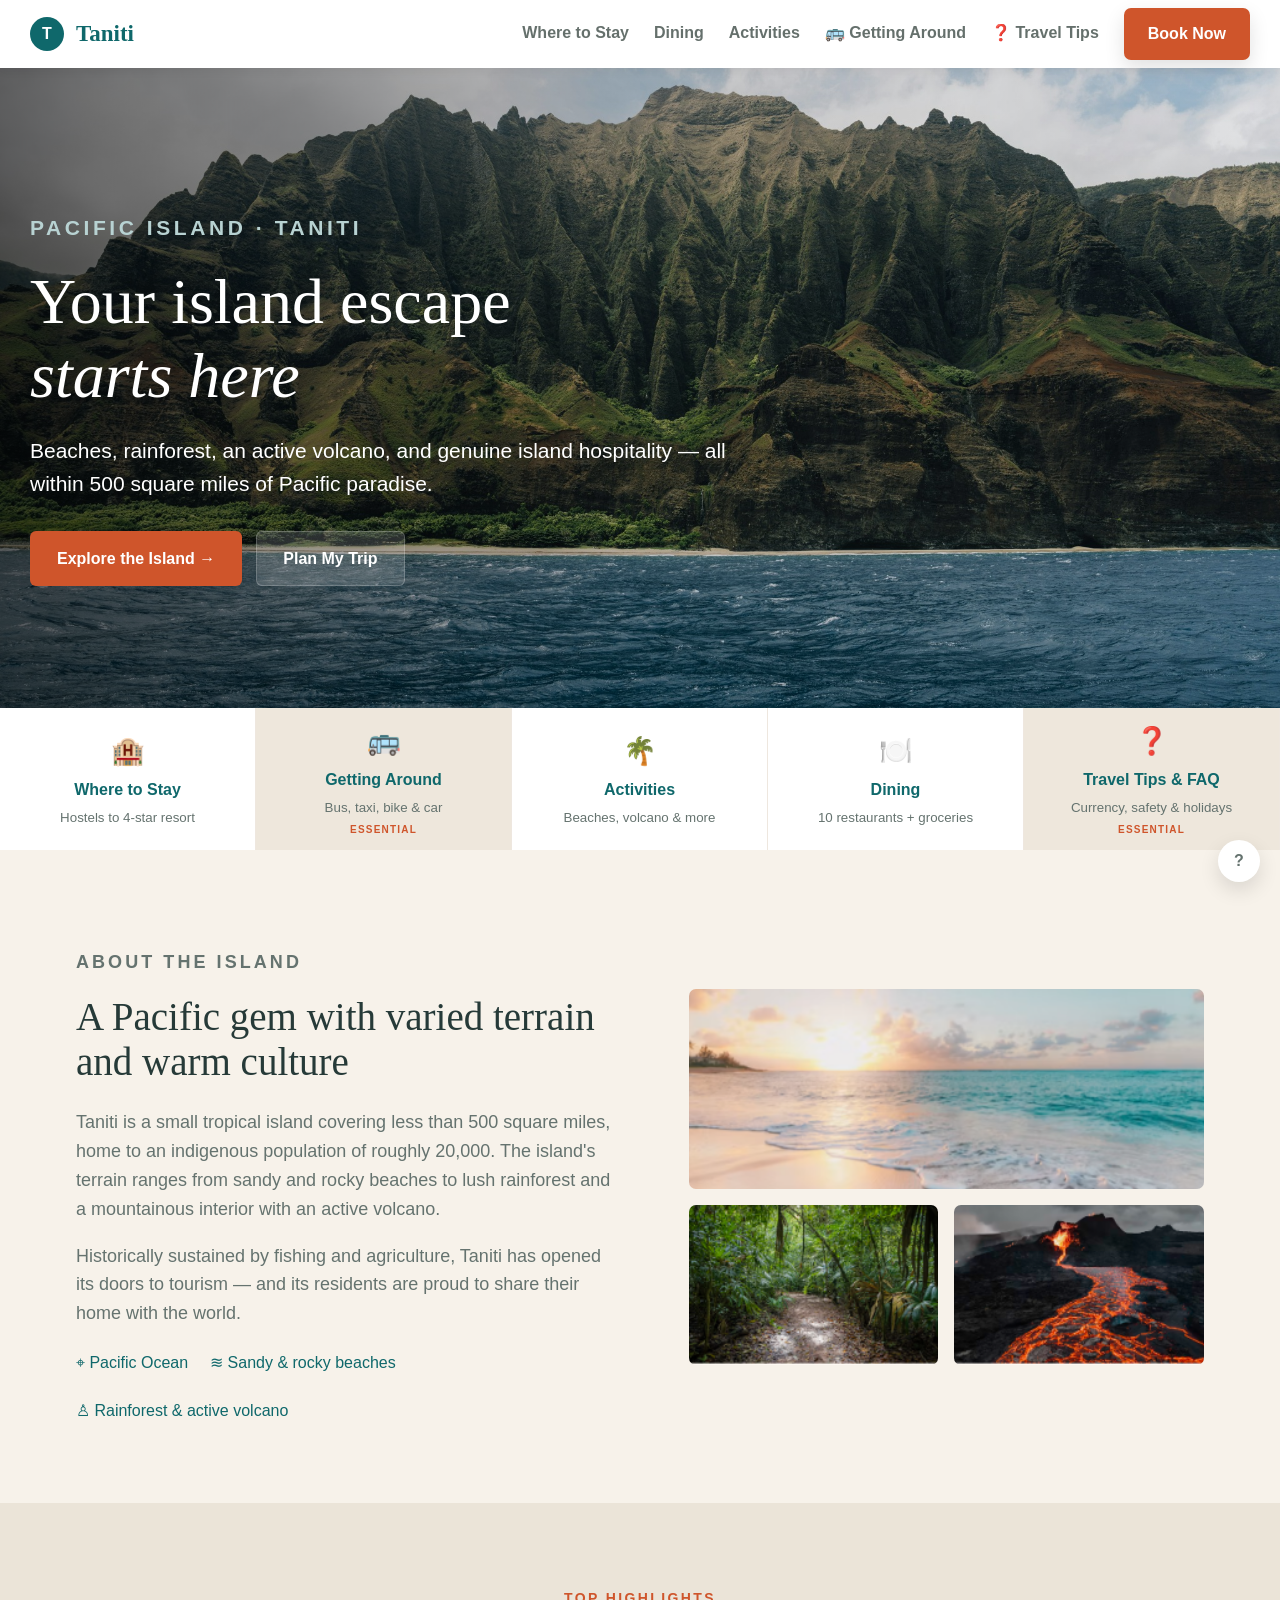
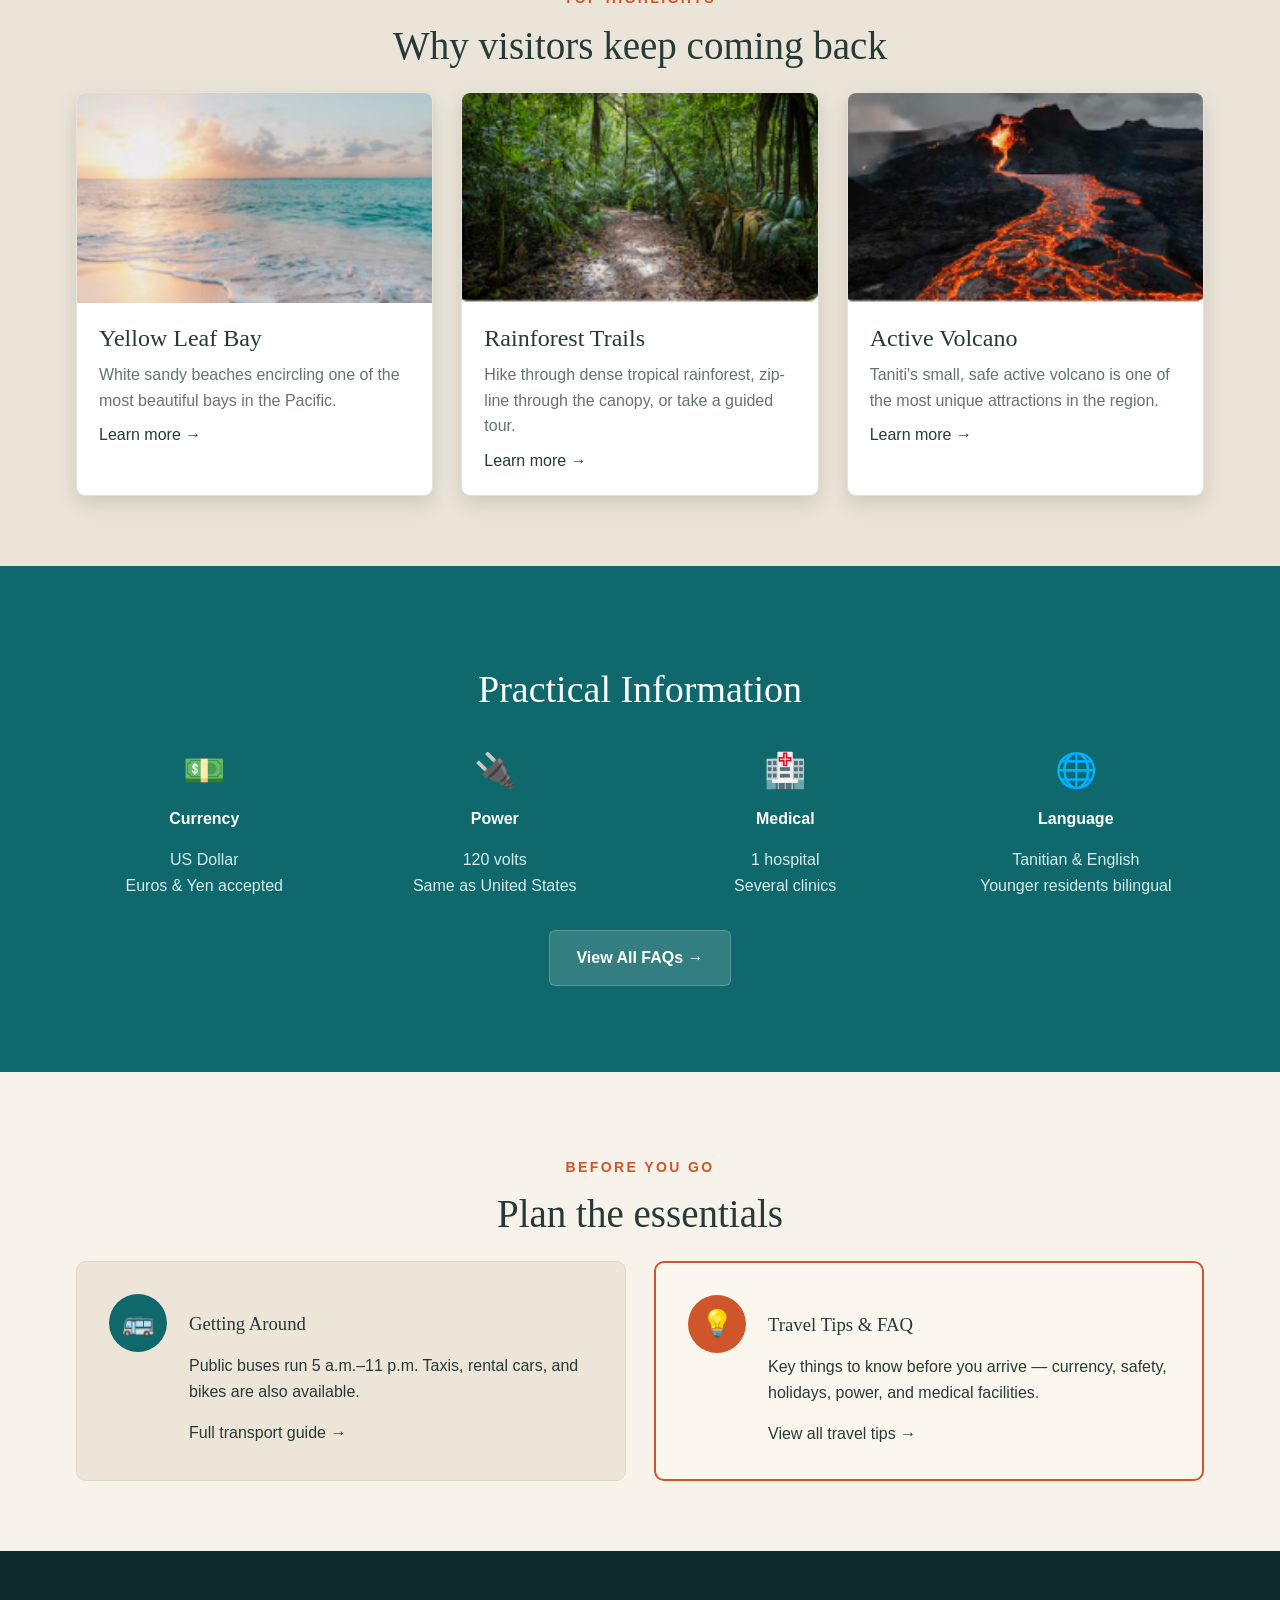
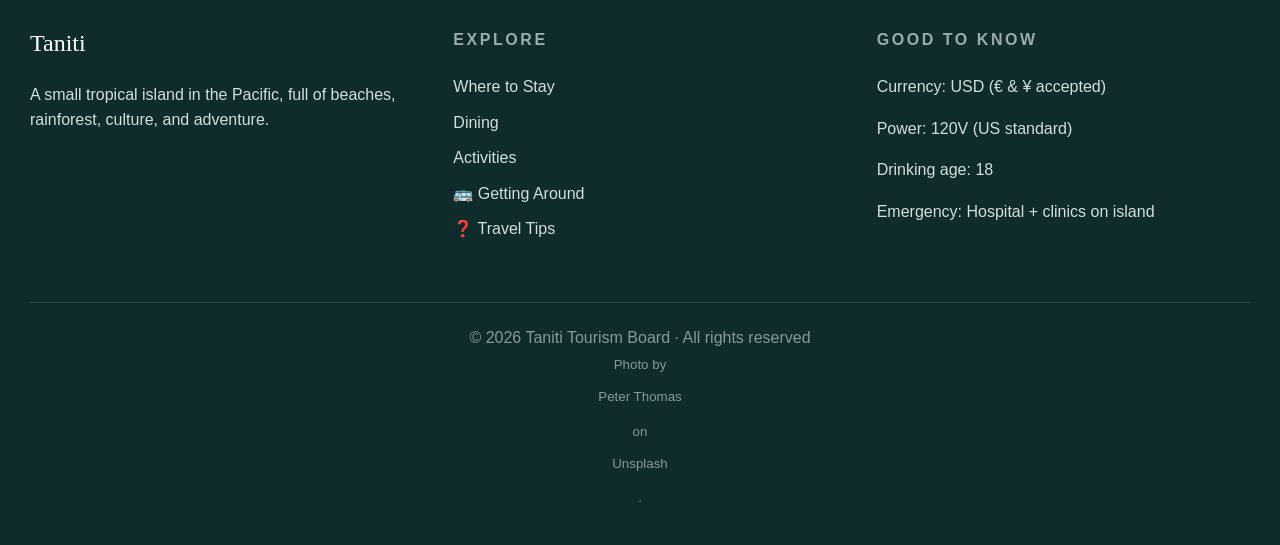
==== index.html @ 031c0b5e "Add files via upload" ====
<!doctype html><html lang="en"><head><meta charset="utf-8"><meta name="viewport" content="width=device-width, initial-scale=1"><title>Taniti</title><link rel="stylesheet" href="style.css"></head><body><header class="site-header"><a class="brand" href="index.html"><span class="brand-mark">T</span><span>Taniti</span></a><button class="menu-toggle" aria-label="Open menu">☰</button><nav class="site-nav"><a class="" href="stay.html">Where to Stay</a><a class="" href="dining.html">Dining</a><a class="" href="activities.html">Activities</a><a class="" href="transport.html">🚌 Getting Around</a><a class="" href="tips.html">❓ Travel Tips</a><a class="book-link " href="book.html">Book Now</a></nav></header><main><section class="hero-home"><div class="hero-content"><p class="eyebrow">Pacific Island · Taniti</p><h1>Your island escape <em>starts here</em></h1><p>Beaches, rainforest, an active volcano, and genuine island hospitality — all within 500 square miles of Pacific paradise.</p><div class="button-row"><a class="btn primary" href="activities.html">Explore the Island →</a><a class="btn secondary" href="book.html">Plan My Trip</a></div></div></section><section class="quick-links"><a class="quick-card" href="stay.html"><span>🏨</span><strong>Where to Stay</strong><small>Hostels to 4-star resort</small></a><a class="quick-card essential" href="transport.html"><span>🚌</span><strong>Getting Around</strong><small>Bus, taxi, bike & car</small><b>Essential</b></a><a class="quick-card" href="activities.html"><span>🌴</span><strong>Activities</strong><small>Beaches, volcano & more</small></a><a class="quick-card" href="dining.html"><span>🍽️</span><strong>Dining</strong><small>10 restaurants + groceries</small></a><a class="quick-card essential" href="tips.html"><span>❓</span><strong>Travel Tips & FAQ</strong><small>Currency, safety & holidays</small><b>Essential</b></a></section><section class="split"><div><p class="eyebrow accent">About the Island</p><h2>A Pacific gem with varied terrain and warm culture</h2><p>Taniti is a small tropical island covering less than 500 square miles, home to an indigenous population of roughly 20,000. The island's terrain ranges from sandy and rocky beaches to lush rainforest and a mountainous interior with an active volcano.</p><p>Historically sustained by fishing and agriculture, Taniti has opened its doors to tourism — and its residents are proud to share their home with the world.</p><div class="tags"><span>⌖ Pacific Ocean</span><span>≋ Sandy & rocky beaches</span><span>♙ Rainforest & active volcano</span></div></div><div class="image-grid"><img class="wide" src="assets/beach.png" alt="Beach"><img src="assets/rainforest.png" alt="Rainforest"><img src="assets/volcano.png" alt="Volcano"></div></section><section class="section alt"><div class="container"><p class="eyebrow accent center">Top Highlights</p><h2 class="section-title center">Why visitors keep coming back</h2><div class="card-grid"><article class="card"><img src="assets/beach.png"><div class="card-body"><h3>Yellow Leaf Bay</h3><p>White sandy beaches encircling one of the most beautiful bays in the Pacific.</p><a href="activities.html">Learn more →</a></div></article><article class="card"><img src="assets/rainforest.png"><div class="card-body"><h3>Rainforest Trails</h3><p>Hike through dense tropical rainforest, zip-line through the canopy, or take a guided tour.</p><a href="activities.html">Learn more →</a></div></article><article class="card"><img src="assets/volcano.png"><div class="card-body"><h3>Active Volcano</h3><p>Taniti's small, safe active volcano is one of the most unique attractions in the region.</p><a href="activities.html">Learn more →</a></div></article></div></div></section><section class="practical"><div class="container"><h2>Practical Information</h2><div class="info-grid"><div><span>💵</span><strong>Currency</strong><p>US Dollar<br>Euros & Yen accepted</p></div><div><span>🔌</span><strong>Power</strong><p>120 volts<br>Same as United States</p></div><div><span>🏥</span><strong>Medical</strong><p>1 hospital<br>Several clinics</p></div><div><span>🌐</span><strong>Language</strong><p>Tanitian & English<br>Younger residents bilingual</p></div></div><p><a class="btn secondary" href="tips.html">View All FAQs →</a></p></div></section><section class="section"><div class="container"><p class="eyebrow accent center">Before You Go</p><h2 class="section-title center">Plan the essentials</h2><div class="plan-grid"><article class="plan-card"><div class="icon-circle">🚌</div><div><h3>Getting Around</h3><p>Public buses run 5 a.m.–11 p.m. Taxis, rental cars, and bikes are also available.</p><a href="transport.html">Full transport guide →</a></div></article><article class="plan-card outlined"><div class="icon-circle orange-circle">💡</div><div><h3>Travel Tips & FAQ</h3><p>Key things to know before you arrive — currency, safety, holidays, power, and medical facilities.</p><a href="tips.html">View all travel tips →</a></div></article></div></div></section></main><footer class="site-footer"><div><h3>Taniti</h3><p>A small tropical island in the Pacific, full of beaches, rainforest, culture, and adventure.</p></div><div><h4>Explore</h4><a href="stay.html">Where to Stay</a><a href="dining.html">Dining</a><a href="activities.html">Activities</a><a href="transport.html">🚌 Getting Around</a><a href="tips.html">❓ Travel Tips</a></div><div><h4>Good to Know</h4><p>Currency: USD (€ & ¥ accepted)</p><p>Power: 120V (US standard)</p><p>Drinking age: 18</p><p>Emergency: Hospital + clinics on island</p></div><div class="copyright">© 2026 Taniti Tourism Board · All rights reserved<br><small>Photo by <a href="https://unsplash.com/@lifeof_peter_?utm_source=unsplash&utm_medium=referral&utm_content=creditCopyText">Peter Thomas</a> on <a href="https://unsplash.com/photos/a-mountain-with-a-body-of-water-in-front-of-it-IG9kwm_tThI?utm_source=unsplash&utm_medium=referral&utm_content=creditCopyText">Unsplash</a>.</small></div></footer><div class="help">?</div><div class="modal"><div class="modal-box"><button class="modal-close">×</button><h2>Provider booking</h2><p>This button represents an external provider booking link in the interactive prototype.</p><button class="btn primary modal-close">Close</button></div></div><script src="script.js"></script></body></html>
---- style.css ----
:root{--teal:#0f686b;--dark:#0f2b2b;--cream:#f7f2ea;--sand:#ebe4d8;--text:#263a38;--muted:#65736f;--orange:#cf552b;--line:#ddd6cb;--shadow:0 8px 20px rgba(0,0,0,.12)}*{box-sizing:border-box}html{scroll-behavior:smooth}body{margin:0;font-family:Segoe UI,Arial,sans-serif;background:var(--cream);color:var(--text);line-height:1.6}a{text-decoration:none;color:inherit}img{max-width:100%;display:block}.container{max-width:1180px;margin:auto;padding:0 26px}.site-header{height:68px;position:sticky;top:0;z-index:20;display:flex;align-items:center;justify-content:space-between;padding:0 30px;background:white;box-shadow:0 2px 10px #0001}.brand{display:flex;align-items:center;gap:12px;color:var(--teal);font-family:Georgia,serif;font-size:23px;font-weight:700}.brand-mark{display:grid;place-items:center;width:34px;height:34px;border-radius:50%;background:var(--teal);color:white;font:700 16px Arial}.site-nav{display:flex;gap:25px;align-items:center;font-weight:700;color:#65706c}.site-nav a{padding:22px 0;border-bottom:3px solid transparent}.site-nav a.active,.site-nav a:hover{color:var(--teal);border-bottom-color:var(--teal)}.book-link{background:var(--orange);color:white!important;border:0!important;border-radius:7px;padding:13px 24px!important;box-shadow:var(--shadow)}.menu-toggle{display:none;background:none;border:0;font-size:28px;color:var(--teal)}h1,h2,h3{font-family:Georgia,serif;font-weight:500;line-height:1.15}.eyebrow{text-transform:uppercase;letter-spacing:.17em;font-weight:800;font-size:14px;color:#b8d2d2}.accent{color:var(--orange)}.hero-home{min-height:640px;position:relative;background:url('assets/hero-custom.jpg') center/cover no-repeat;display:flex;align-items:center}.hero-home:before{content:"";position:absolute;inset:0;background:linear-gradient(90deg,#0009,#0003,#0001)}.hero-content{position:relative;color:white;max-width:790px;padding:80px 30px}.hero-content h1{font-size:64px;margin:15px 0}.hero-content h1 em{display:block}.hero-content p{font-size:21px;max-width:720px}.page-hero{background:var(--teal);color:white;padding:66px 0}.page-hero.center{text-align:center}.page-hero h1{font-size:54px;margin:12px 0 18px}.page-hero p{font-size:20px;max-width:780px}.btn{display:inline-flex;align-items:center;justify-content:center;gap:8px;border-radius:6px;padding:14px 26px;font-weight:800;border:1px solid transparent;cursor:pointer}.primary{background:var(--orange);color:white}.secondary{background:#ffffff26;color:white;border-color:#ffffff33}.outline{border-color:var(--teal);color:var(--teal);background:transparent}.button-row{display:flex;gap:14px;flex-wrap:wrap;margin-top:30px}.quick-links{display:grid;grid-template-columns:repeat(5,1fr);background:white}.quick-card{min-height:142px;display:flex;flex-direction:column;align-items:center;justify-content:center;text-align:center;border-right:1px solid #eee7df;gap:4px}.quick-card span{font-size:27px}.quick-card strong{color:var(--teal)}.quick-card small{color:var(--muted)}.quick-card b{text-transform:uppercase;letter-spacing:.12em;font-size:10px;color:var(--orange)}.quick-card.essential{background:#eee7dc}.split{display:grid;grid-template-columns:1fr .95fr;gap:70px;padding:80px 26px;max-width:1180px;margin:auto}.split h2,.section-title{font-size:39px;margin:0 0 24px}.split p{font-size:18px;color:var(--muted)}.image-grid{display:grid;grid-template-columns:1fr 1fr;gap:16px;align-self:center}.image-grid img{border-radius:7px;width:100%;height:160px;object-fit:cover}.image-grid .wide{grid-column:1/3;height:200px}.tags{display:flex;gap:22px;flex-wrap:wrap;margin-top:22px;color:var(--teal)}.section{padding:70px 0}.section.alt{background:var(--sand)}.center{text-align:center}.card-grid{display:grid;grid-template-columns:repeat(3,1fr);gap:28px}.card{background:white;border:1px solid #e8e1d7;border-radius:9px;overflow:hidden;box-shadow:var(--shadow)}.card img{width:100%;height:210px;object-fit:cover}.card-body{padding:22px}.card h3{font-size:24px;margin:0 0 8px}.card p{color:var(--muted);margin:9px 0}.meta{color:var(--muted);font-size:14px}.price{float:right;color:var(--orange);font-weight:800}.badge{display:inline-block;background:#e8f2e9;color:#347149;font-weight:800;border-radius:4px;padding:2px 8px;font-size:13px}.category{color:var(--orange);text-transform:uppercase;letter-spacing:.08em;font-size:13px;font-weight:800}.filters{position:sticky;top:68px;z-index:15;background:white;padding:14px 26px;border-bottom:1px solid #eee;display:flex;gap:9px;flex-wrap:wrap}.chip{border:0;border-radius:999px;padding:10px 19px;background:#e9e2d6;color:var(--text);font-weight:700;cursor:pointer}.chip.active{background:var(--teal);color:white}.notice{display:inline-flex;gap:8px;align-items:center;border:1px solid #ffffff3d;border-radius:4px;padding:9px 14px;color:#d6efef;margin-top:12px}.practical{background:var(--teal);color:white;text-align:center;padding:70px 0}.practical h2{font-size:38px}.info-grid{display:grid;grid-template-columns:repeat(4,1fr);gap:34px}.info-grid span{font-size:34px}.info-grid strong{display:block;margin:8px 0}.info-grid p{color:#d4eeee}.plan-grid{display:grid;grid-template-columns:1fr 1fr;gap:28px}.plan-card{display:flex;gap:22px;background:#ede6d8;border:1px solid var(--line);border-radius:10px;padding:32px}.plan-card.outlined{background:#fbf7ee;border:2px solid var(--orange)}.icon-circle{display:grid;place-items:center;flex:0 0 58px;width:58px;height:58px;border-radius:50%;background:var(--teal);color:white;font-size:26px}.orange-circle{background:var(--orange)}.transport-card{display:grid;grid-template-columns:60px 1fr;background:white;border:1px solid #e4ddd4;border-radius:10px;padding:26px;margin-bottom:18px;box-shadow:0 4px 10px #00000008}.transport-card h3{margin:0;font-size:23px}.transport-card p{color:var(--muted)}.mini-card-grid{display:grid;grid-template-columns:repeat(2,1fr);gap:24px}.mini-card{background:#ede6d8;border:1px solid var(--line);border-radius:9px;padding:24px}.faq-summary{background:#eae2d5;padding:20px 0}.summary-grid{display:grid;grid-template-columns:repeat(4,1fr);gap:20px}.faq-list{max-width:860px;margin:55px auto;background:white;border:1px solid #e5ded6;border-radius:9px;padding:0 28px}.faq-item{border-bottom:1px solid #e5e5e5}.faq-item:last-child{border-bottom:0}.faq-question{width:100%;display:flex;justify-content:space-between;text-align:left;background:none;border:0;padding:22px 0;font-size:18px;font-weight:800;color:var(--text);cursor:pointer}.faq-answer{display:none;color:var(--muted);padding:0 0 22px}.faq-item.open .faq-answer{display:block}.book-card{display:grid;grid-template-columns:135px 1fr 205px;align-items:center;background:white;border:1px solid #e5ded6;border-radius:10px;box-shadow:var(--shadow);overflow:hidden;margin-bottom:30px}.book-icon{height:100%;min-height:150px;background:#eae2d5;display:grid;place-items:center;font-size:44px}.book-body{padding:24px}.book-body h2{margin:5px 0;font-size:28px}.book-body ul{columns:2;color:var(--muted);padding-left:18px}.good-to-know{background:#e8e1d6;border:1px solid #d8d0c4;border-radius:10px;padding:30px}.good-grid{display:grid;grid-template-columns:repeat(3,1fr);gap:18px;color:var(--muted)}.site-footer{background:var(--dark);color:#d3dfdd;display:grid;grid-template-columns:1fr 1fr 1fr;gap:50px;padding:55px 30px 35px}.site-footer h3{color:white;font-size:24px}.site-footer h4{text-transform:uppercase;letter-spacing:.16em;color:#9aacab}.site-footer a{display:block;margin:10px 0}.copyright{grid-column:1/4;text-align:center;border-top:1px solid #254240;padding-top:22px;color:#899998}.modal{position:fixed;inset:0;background:#0008;display:none;align-items:center;justify-content:center;z-index:100;padding:20px}.modal.show{display:flex}.modal-box{background:white;border-radius:10px;max-width:480px;padding:30px;box-shadow:var(--shadow);position:relative}.modal-close{position:absolute;top:12px;right:14px;border:0;background:none;font-size:28px;cursor:pointer}.help{position:fixed;right:20px;bottom:18px;background:white;border-radius:50%;width:42px;height:42px;display:grid;place-items:center;box-shadow:var(--shadow);color:var(--muted);font-weight:800}.hidden{display:none!important}@media(max-width:850px){.menu-toggle{display:block}.site-nav{display:none;position:absolute;left:0;right:0;top:68px;background:white;flex-direction:column;align-items:flex-start;padding:16px 30px;gap:0}.site-nav.open{display:flex}.site-nav a{padding:12px 0}.hero-content h1,.page-hero h1{font-size:42px}.quick-links,.card-grid,.info-grid,.plan-grid,.summary-grid,.site-footer,.split,.book-card{grid-template-columns:1fr}.book-card{display:block}.book-icon{min-height:90px}.image-grid .wide{grid-column:auto}.image-grid{grid-template-columns:1fr}.good-grid,.mini-card-grid{grid-template-columns:1fr}.site-footer .copyright{grid-column:auto}.filters{top:68px}.card img{height:180px}}
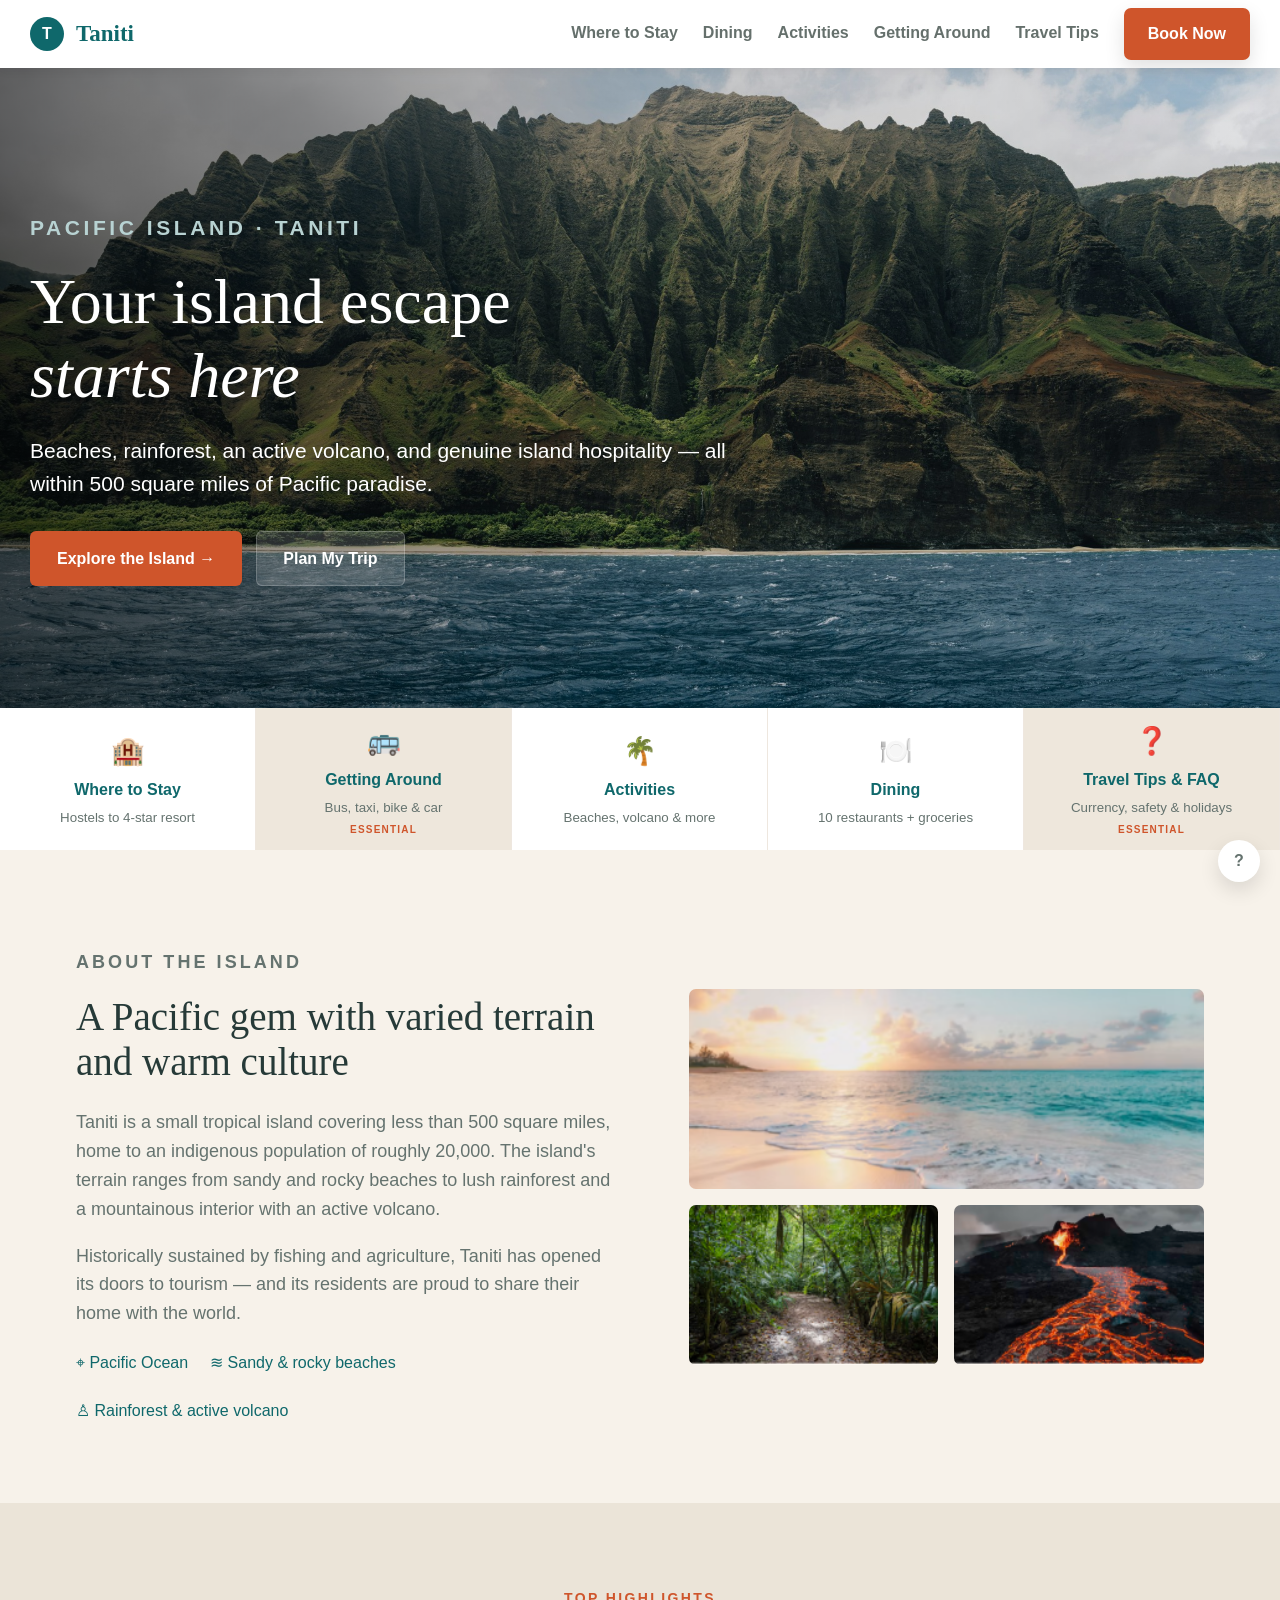
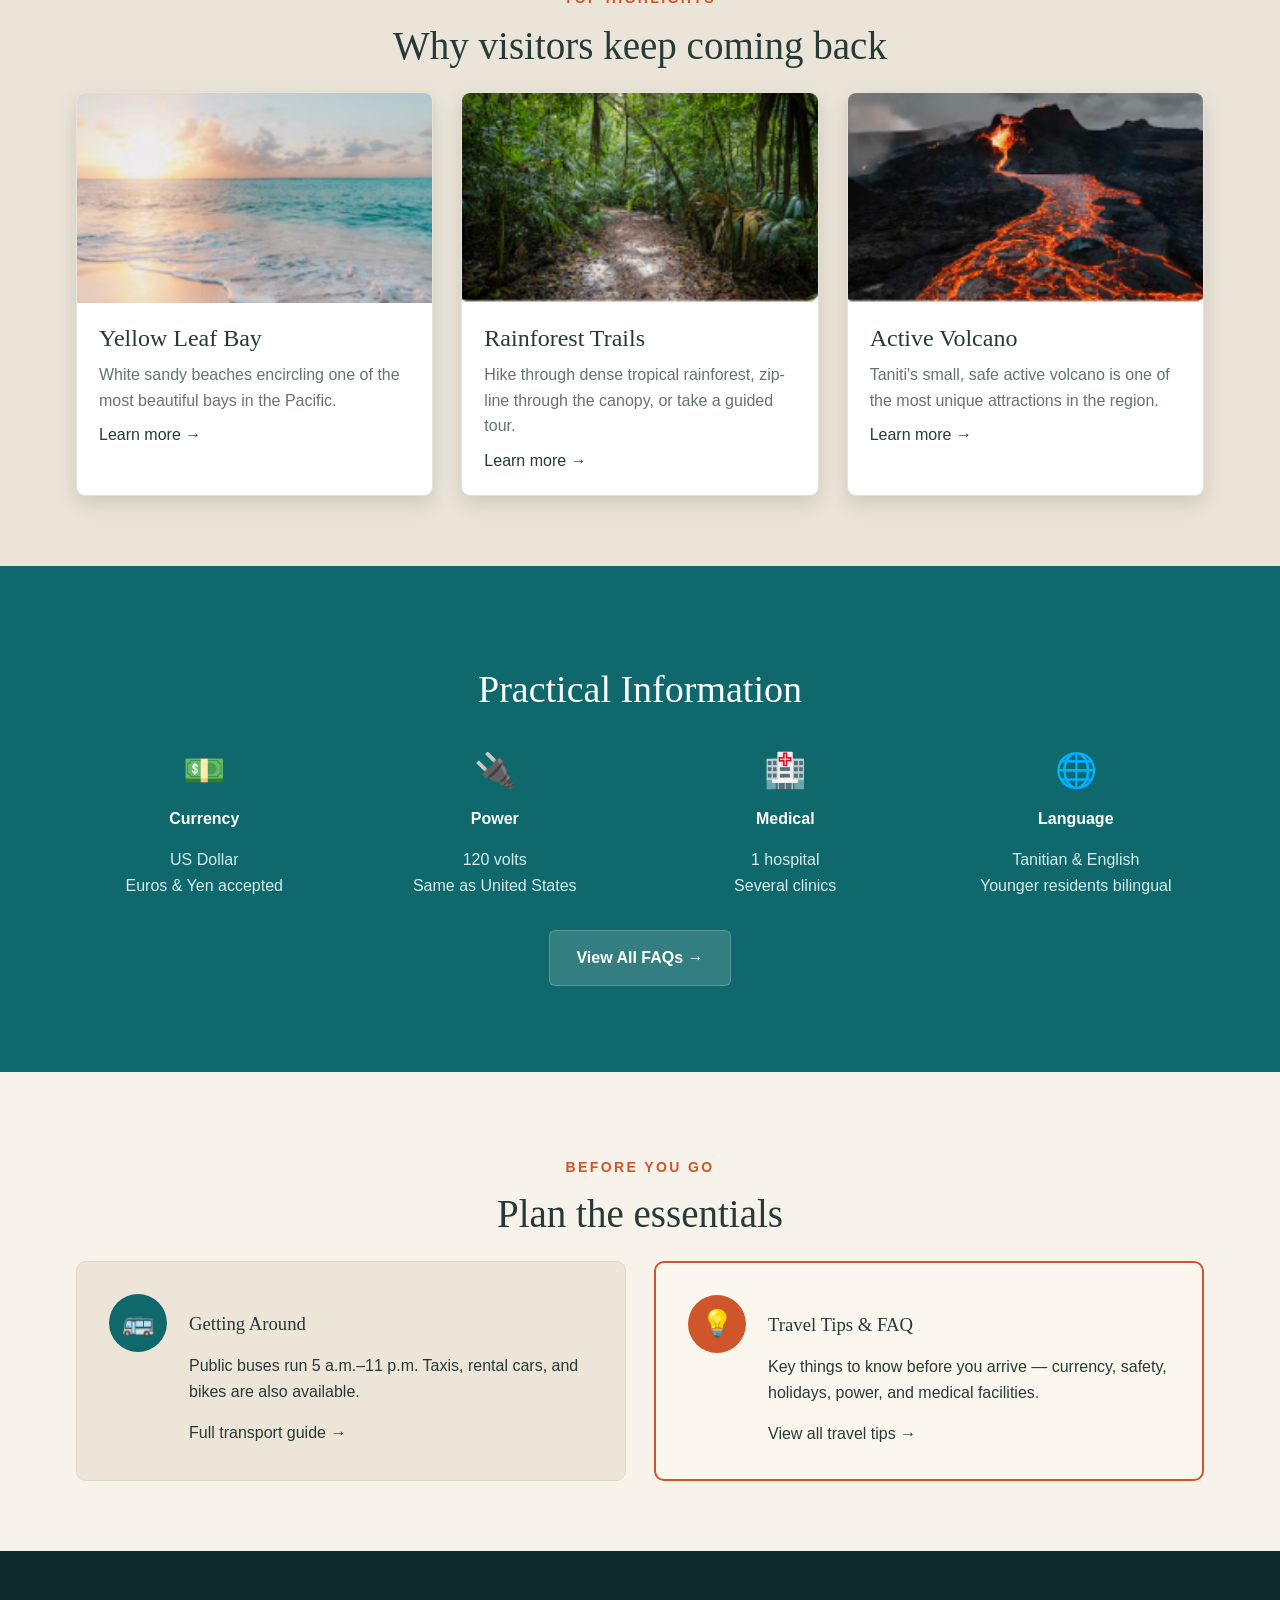
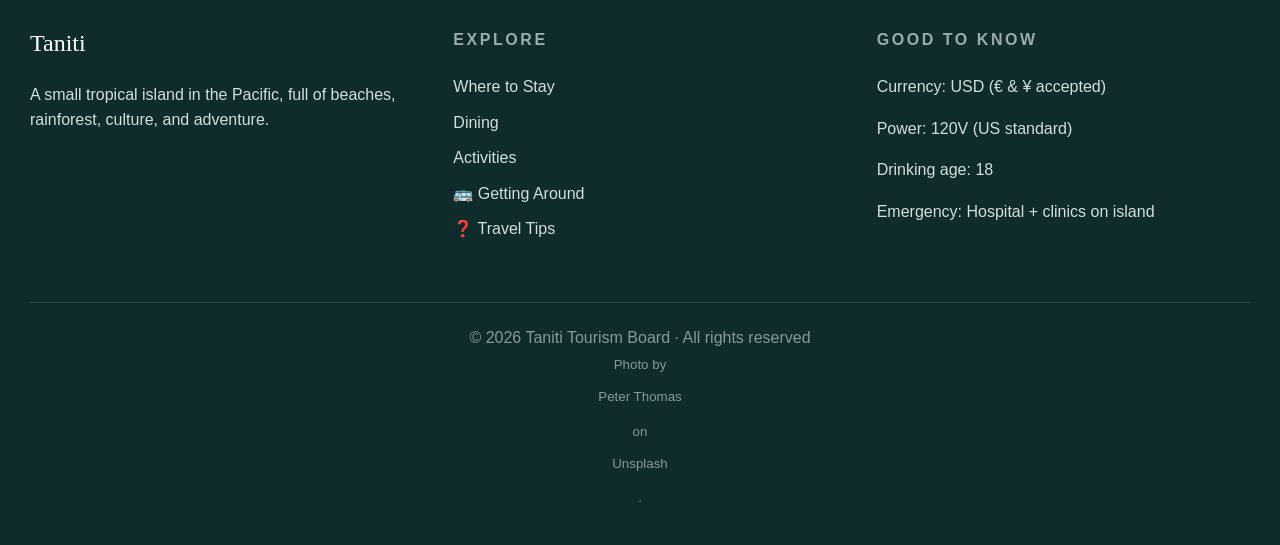
==== commit a71540a1: "Remove navigation emojis" ====
--- a/index.html
+++ b/index.html
@@ -1 +1 @@
-<!doctype html><html lang="en"><head><meta charset="utf-8"><meta name="viewport" content="width=device-width, initial-scale=1"><title>Taniti</title><link rel="stylesheet" href="style.css"></head><body><header class="site-header"><a class="brand" href="index.html"><span class="brand-mark">T</span><span>Taniti</span></a><button class="menu-toggle" aria-label="Open menu">☰</button><nav class="site-nav"><a class="" href="stay.html">Where to Stay</a><a class="" href="dining.html">Dining</a><a class="" href="activities.html">Activities</a><a class="" href="transport.html">🚌 Getting Around</a><a class="" href="tips.html">❓ Travel Tips</a><a class="book-link " href="book.html">Book Now</a></nav></header><main><section class="hero-home"><div class="hero-content"><p class="eyebrow">Pacific Island · Taniti</p><h1>Your island escape <em>starts here</em></h1><p>Beaches, rainforest, an active volcano, and genuine island hospitality — all within 500 square miles of Pacific paradise.</p><div class="button-row"><a class="btn primary" href="activities.html">Explore the Island →</a><a class="btn secondary" href="book.html">Plan My Trip</a></div></div></section><section class="quick-links"><a class="quick-card" href="stay.html"><span>🏨</span><strong>Where to Stay</strong><small>Hostels to 4-star resort</small></a><a class="quick-card essential" href="transport.html"><span>🚌</span><strong>Getting Around</strong><small>Bus, taxi, bike & car</small><b>Essential</b></a><a class="quick-card" href="activities.html"><span>🌴</span><strong>Activities</strong><small>Beaches, volcano & more</small></a><a class="quick-card" href="dining.html"><span>🍽️</span><strong>Dining</strong><small>10 restaurants + groceries</small></a><a class="quick-card essential" href="tips.html"><span>❓</span><strong>Travel Tips & FAQ</strong><small>Currency, safety & holidays</small><b>Essential</b></a></section><section class="split"><div><p class="eyebrow accent">About the Island</p><h2>A Pacific gem with varied terrain and warm culture</h2><p>Taniti is a small tropical island covering less than 500 square miles, home to an indigenous population of roughly 20,000. The island's terrain ranges from sandy and rocky beaches to lush rainforest and a mountainous interior with an active volcano.</p><p>Historically sustained by fishing and agriculture, Taniti has opened its doors to tourism — and its residents are proud to share their home with the world.</p><div class="tags"><span>⌖ Pacific Ocean</span><span>≋ Sandy & rocky beaches</span><span>♙ Rainforest & active volcano</span></div></div><div class="image-grid"><img class="wide" src="assets/beach.png" alt="Beach"><img src="assets/rainforest.png" alt="Rainforest"><img src="assets/volcano.png" alt="Volcano"></div></section><section class="section alt"><div class="container"><p class="eyebrow accent center">Top Highlights</p><h2 class="section-title center">Why visitors keep coming back</h2><div class="card-grid"><article class="card"><img src="assets/beach.png"><div class="card-body"><h3>Yellow Leaf Bay</h3><p>White sandy beaches encircling one of the most beautiful bays in the Pacific.</p><a href="activities.html">Learn more →</a></div></article><article class="card"><img src="assets/rainforest.png"><div class="card-body"><h3>Rainforest Trails</h3><p>Hike through dense tropical rainforest, zip-line through the canopy, or take a guided tour.</p><a href="activities.html">Learn more →</a></div></article><article class="card"><img src="assets/volcano.png"><div class="card-body"><h3>Active Volcano</h3><p>Taniti's small, safe active volcano is one of the most unique attractions in the region.</p><a href="activities.html">Learn more →</a></div></article></div></div></section><section class="practical"><div class="container"><h2>Practical Information</h2><div class="info-grid"><div><span>💵</span><strong>Currency</strong><p>US Dollar<br>Euros & Yen accepted</p></div><div><span>🔌</span><strong>Power</strong><p>120 volts<br>Same as United States</p></div><div><span>🏥</span><strong>Medical</strong><p>1 hospital<br>Several clinics</p></div><div><span>🌐</span><strong>Language</strong><p>Tanitian & English<br>Younger residents bilingual</p></div></div><p><a class="btn secondary" href="tips.html">View All FAQs →</a></p></div></section><section class="section"><div class="container"><p class="eyebrow accent center">Before You Go</p><h2 class="section-title center">Plan the essentials</h2><div class="plan-grid"><article class="plan-card"><div class="icon-circle">🚌</div><div><h3>Getting Around</h3><p>Public buses run 5 a.m.–11 p.m. Taxis, rental cars, and bikes are also available.</p><a href="transport.html">Full transport guide →</a></div></article><article class="plan-card outlined"><div class="icon-circle orange-circle">💡</div><div><h3>Travel Tips & FAQ</h3><p>Key things to know before you arrive — currency, safety, holidays, power, and medical facilities.</p><a href="tips.html">View all travel tips →</a></div></article></div></div></section></main><footer class="site-footer"><div><h3>Taniti</h3><p>A small tropical island in the Pacific, full of beaches, rainforest, culture, and adventure.</p></div><div><h4>Explore</h4><a href="stay.html">Where to Stay</a><a href="dining.html">Dining</a><a href="activities.html">Activities</a><a href="transport.html">🚌 Getting Around</a><a href="tips.html">❓ Travel Tips</a></div><div><h4>Good to Know</h4><p>Currency: USD (€ & ¥ accepted)</p><p>Power: 120V (US standard)</p><p>Drinking age: 18</p><p>Emergency: Hospital + clinics on island</p></div><div class="copyright">© 2026 Taniti Tourism Board · All rights reserved<br><small>Photo by <a href="https://unsplash.com/@lifeof_peter_?utm_source=unsplash&utm_medium=referral&utm_content=creditCopyText">Peter Thomas</a> on <a href="https://unsplash.com/photos/a-mountain-with-a-body-of-water-in-front-of-it-IG9kwm_tThI?utm_source=unsplash&utm_medium=referral&utm_content=creditCopyText">Unsplash</a>.</small></div></footer><div class="help">?</div><div class="modal"><div class="modal-box"><button class="modal-close">×</button><h2>Provider booking</h2><p>This button represents an external provider booking link in the interactive prototype.</p><button class="btn primary modal-close">Close</button></div></div><script src="script.js"></script></body></html>+<!doctype html><html lang="en"><head><meta charset="utf-8"><meta name="viewport" content="width=device-width, initial-scale=1"><title>Taniti</title><link rel="stylesheet" href="style.css"></head><body><header class="site-header"><a class="brand" href="index.html"><span class="brand-mark">T</span><span>Taniti</span></a><button class="menu-toggle" aria-label="Open menu">☰</button><nav class="site-nav"><a class="" href="stay.html">Where to Stay</a><a class="" href="dining.html">Dining</a><a class="" href="activities.html">Activities</a><a class="" href="transport.html">Getting Around</a><a class="" href="tips.html?v=20260621">Travel Tips</a><a class="book-link " href="book.html">Book Now</a></nav></header><main><section class="hero-home"><div class="hero-content"><p class="eyebrow">Pacific Island · Taniti</p><h1>Your island escape <em>starts here</em></h1><p>Beaches, rainforest, an active volcano, and genuine island hospitality — all within 500 square miles of Pacific paradise.</p><div class="button-row"><a class="btn primary" href="activities.html">Explore the Island →</a><a class="btn secondary" href="book.html">Plan My Trip</a></div></div></section><section class="quick-links"><a class="quick-card" href="stay.html"><span>🏨</span><strong>Where to Stay</strong><small>Hostels to 4-star resort</small></a><a class="quick-card essential" href="transport.html"><span>🚌</span><strong>Getting Around</strong><small>Bus, taxi, bike & car</small><b>Essential</b></a><a class="quick-card" href="activities.html"><span>🌴</span><strong>Activities</strong><small>Beaches, volcano & more</small></a><a class="quick-card" href="dining.html"><span>🍽️</span><strong>Dining</strong><small>10 restaurants + groceries</small></a><a class="quick-card essential" href="tips.html?v=20260621"><span>❓</span><strong>Travel Tips & FAQ</strong><small>Currency, safety & holidays</small><b>Essential</b></a></section><section class="split"><div><p class="eyebrow accent">About the Island</p><h2>A Pacific gem with varied terrain and warm culture</h2><p>Taniti is a small tropical island covering less than 500 square miles, home to an indigenous population of roughly 20,000. The island's terrain ranges from sandy and rocky beaches to lush rainforest and a mountainous interior with an active volcano.</p><p>Historically sustained by fishing and agriculture, Taniti has opened its doors to tourism — and its residents are proud to share their home with the world.</p><div class="tags"><span>⌖ Pacific Ocean</span><span>≋ Sandy & rocky beaches</span><span>♙ Rainforest & active volcano</span></div></div><div class="image-grid"><img class="wide" src="assets/beach.png" alt="Beach"><img src="assets/rainforest.png" alt="Rainforest"><img src="assets/volcano.png" alt="Volcano"></div></section><section class="section alt"><div class="container"><p class="eyebrow accent center">Top Highlights</p><h2 class="section-title center">Why visitors keep coming back</h2><div class="card-grid"><article class="card"><img src="assets/beach.png"><div class="card-body"><h3>Yellow Leaf Bay</h3><p>White sandy beaches encircling one of the most beautiful bays in the Pacific.</p><a href="activities.html">Learn more →</a></div></article><article class="card"><img src="assets/rainforest.png"><div class="card-body"><h3>Rainforest Trails</h3><p>Hike through dense tropical rainforest, zip-line through the canopy, or take a guided tour.</p><a href="activities.html">Learn more →</a></div></article><article class="card"><img src="assets/volcano.png"><div class="card-body"><h3>Active Volcano</h3><p>Taniti's small, safe active volcano is one of the most unique attractions in the region.</p><a href="activities.html">Learn more →</a></div></article></div></div></section><section class="practical"><div class="container"><h2>Practical Information</h2><div class="info-grid"><div><span>💵</span><strong>Currency</strong><p>US Dollar<br>Euros & Yen accepted</p></div><div><span>🔌</span><strong>Power</strong><p>120 volts<br>Same as United States</p></div><div><span>🏥</span><strong>Medical</strong><p>1 hospital<br>Several clinics</p></div><div><span>🌐</span><strong>Language</strong><p>Tanitian & English<br>Younger residents bilingual</p></div></div><p><a class="btn secondary" href="tips.html?v=20260621">View All FAQs →</a></p></div></section><section class="section"><div class="container"><p class="eyebrow accent center">Before You Go</p><h2 class="section-title center">Plan the essentials</h2><div class="plan-grid"><article class="plan-card"><div class="icon-circle">🚌</div><div><h3>Getting Around</h3><p>Public buses run 5 a.m.–11 p.m. Taxis, rental cars, and bikes are also available.</p><a href="transport.html">Full transport guide →</a></div></article><article class="plan-card outlined"><div class="icon-circle orange-circle">💡</div><div><h3>Travel Tips & FAQ</h3><p>Key things to know before you arrive — currency, safety, holidays, power, and medical facilities.</p><a href="tips.html?v=20260621">View all travel tips →</a></div></article></div></div></section></main><footer class="site-footer"><div><h3>Taniti</h3><p>A small tropical island in the Pacific, full of beaches, rainforest, culture, and adventure.</p></div><div><h4>Explore</h4><a href="stay.html">Where to Stay</a><a href="dining.html">Dining</a><a href="activities.html">Activities</a><a href="transport.html">🚌 Getting Around</a><a href="tips.html?v=20260621">❓ Travel Tips</a></div><div><h4>Good to Know</h4><p>Currency: USD (€ & ¥ accepted)</p><p>Power: 120V (US standard)</p><p>Drinking age: 18</p><p>Emergency: Hospital + clinics on island</p></div><div class="copyright">© 2026 Taniti Tourism Board · All rights reserved<br><small>Photo by <a href="https://unsplash.com/@lifeof_peter_?utm_source=unsplash&utm_medium=referral&utm_content=creditCopyText">Peter Thomas</a> on <a href="https://unsplash.com/photos/a-mountain-with-a-body-of-water-in-front-of-it-IG9kwm_tThI?utm_source=unsplash&utm_medium=referral&utm_content=creditCopyText">Unsplash</a>.</small></div></footer><div class="help">?</div><div class="modal"><div class="modal-box"><button class="modal-close">×</button><h2>Provider booking</h2><p>This button represents an external provider booking link in the interactive prototype.</p><button class="btn primary modal-close">Close</button></div></div><script src="script.js?v=20260621"></script></body></html>
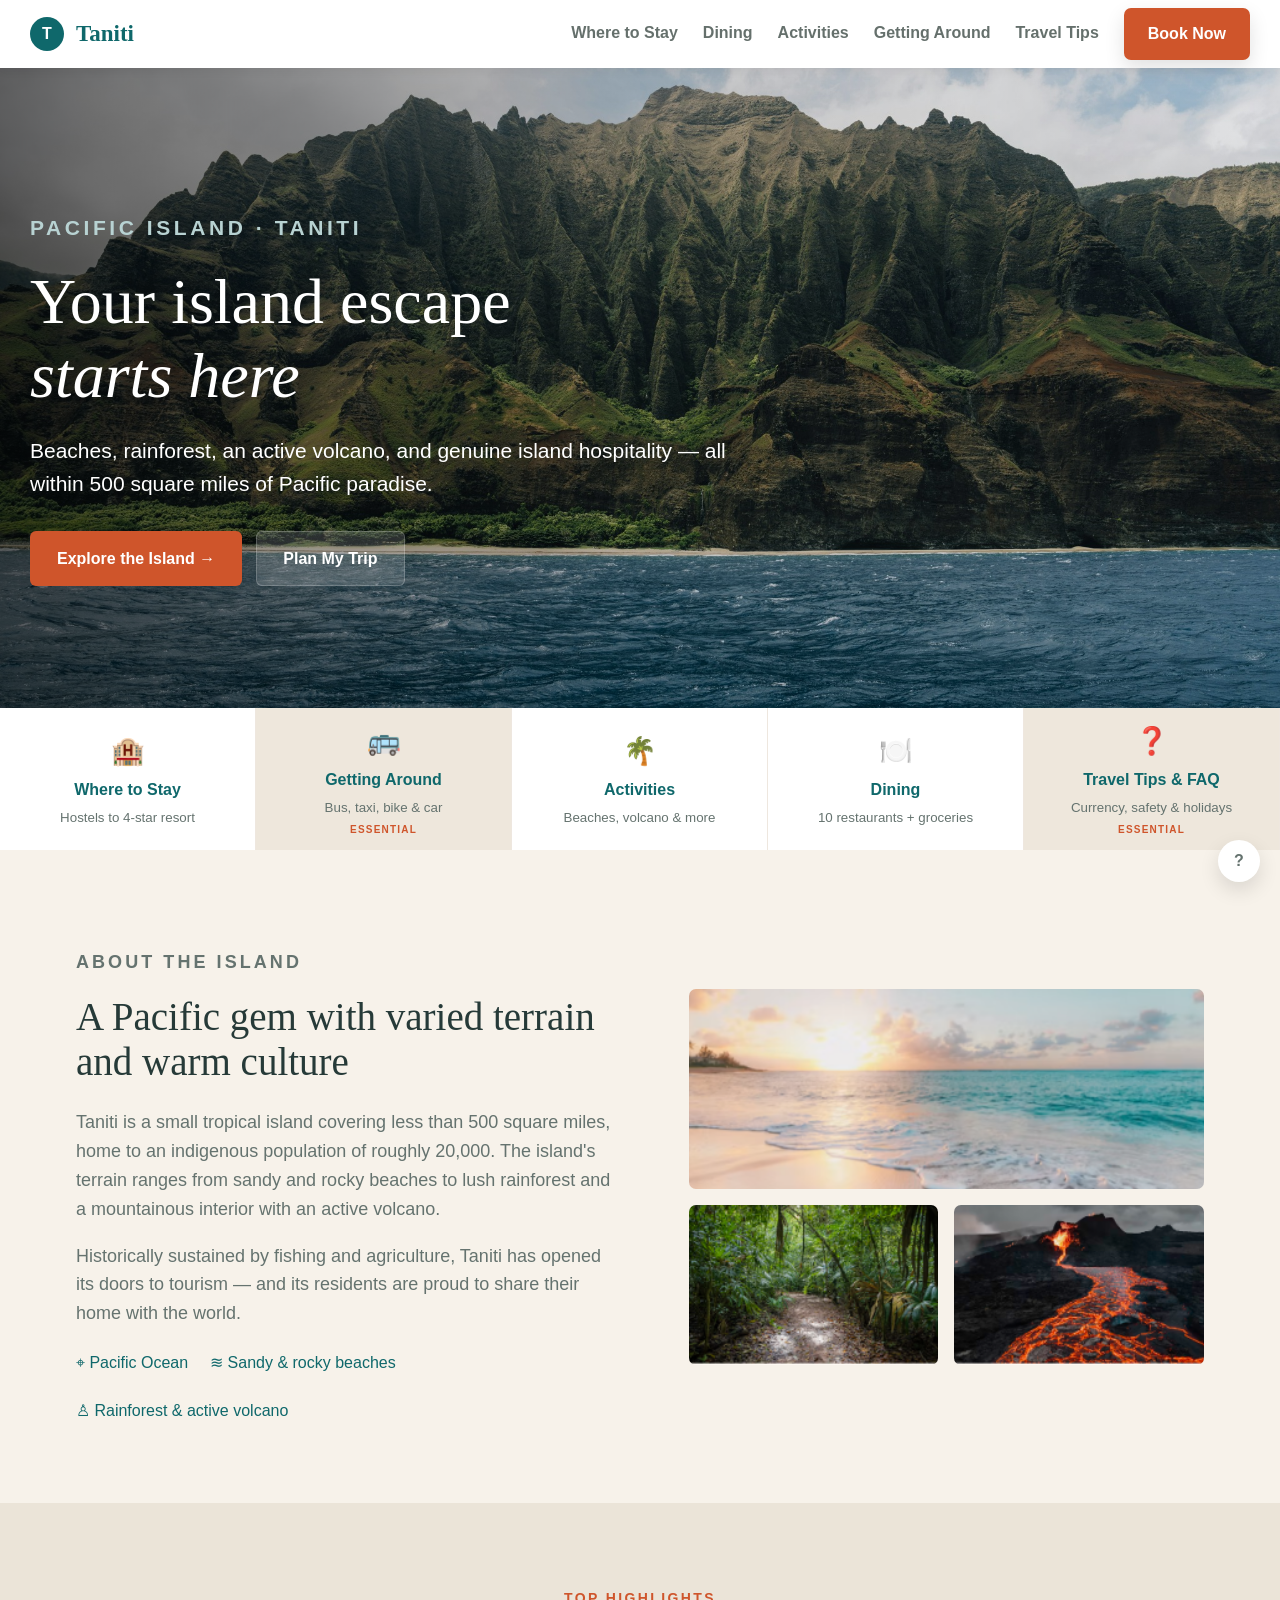
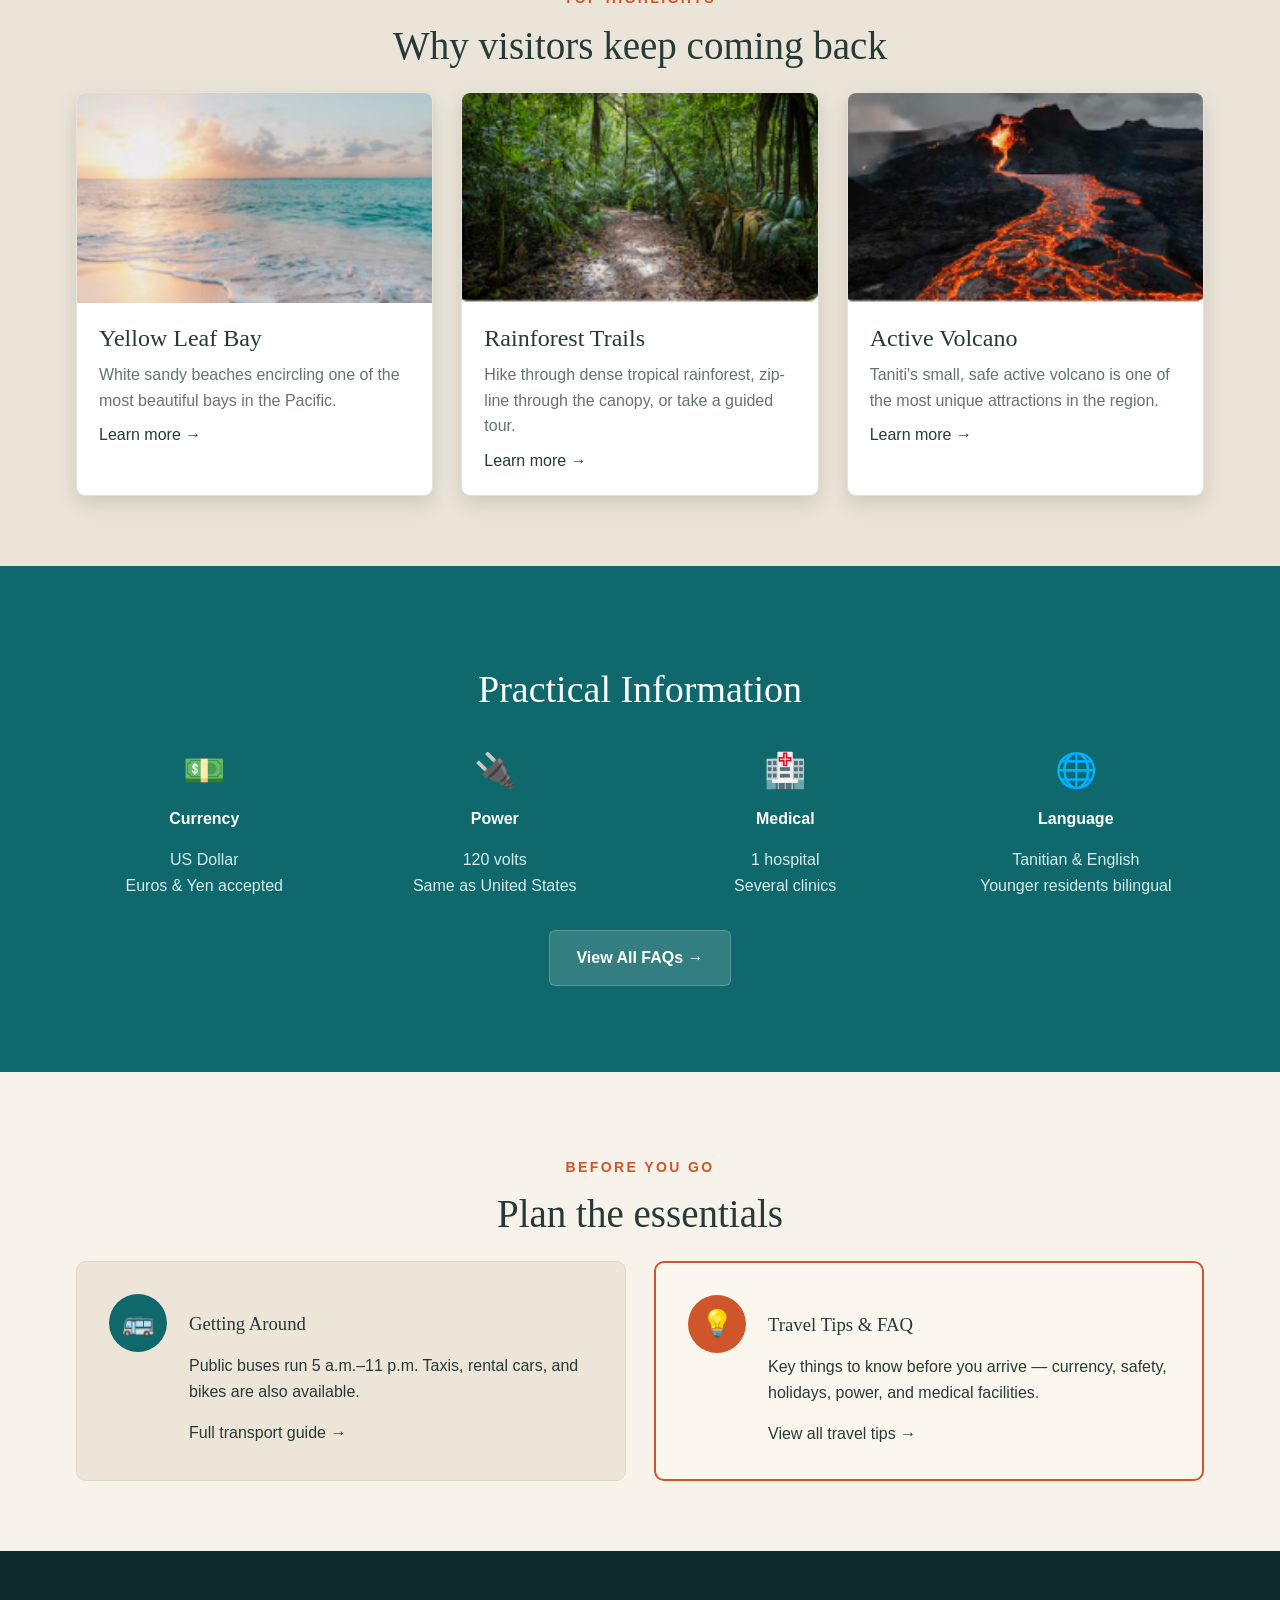
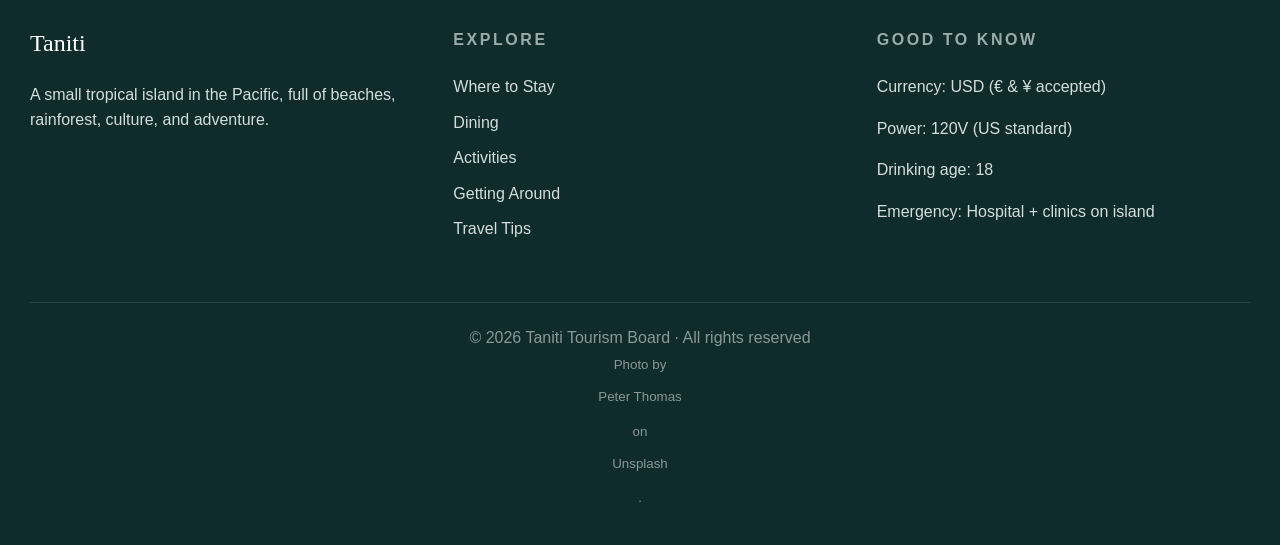
==== commit e29fa671: "Remove footer navigation emojis" ====
--- a/index.html
+++ b/index.html
@@ -1 +1 @@
-<!doctype html><html lang="en"><head><meta charset="utf-8"><meta name="viewport" content="width=device-width, initial-scale=1"><title>Taniti</title><link rel="stylesheet" href="style.css"></head><body><header class="site-header"><a class="brand" href="index.html"><span class="brand-mark">T</span><span>Taniti</span></a><button class="menu-toggle" aria-label="Open menu">☰</button><nav class="site-nav"><a class="" href="stay.html">Where to Stay</a><a class="" href="dining.html">Dining</a><a class="" href="activities.html">Activities</a><a class="" href="transport.html">Getting Around</a><a class="" href="tips.html?v=20260621">Travel Tips</a><a class="book-link " href="book.html">Book Now</a></nav></header><main><section class="hero-home"><div class="hero-content"><p class="eyebrow">Pacific Island · Taniti</p><h1>Your island escape <em>starts here</em></h1><p>Beaches, rainforest, an active volcano, and genuine island hospitality — all within 500 square miles of Pacific paradise.</p><div class="button-row"><a class="btn primary" href="activities.html">Explore the Island →</a><a class="btn secondary" href="book.html">Plan My Trip</a></div></div></section><section class="quick-links"><a class="quick-card" href="stay.html"><span>🏨</span><strong>Where to Stay</strong><small>Hostels to 4-star resort</small></a><a class="quick-card essential" href="transport.html"><span>🚌</span><strong>Getting Around</strong><small>Bus, taxi, bike & car</small><b>Essential</b></a><a class="quick-card" href="activities.html"><span>🌴</span><strong>Activities</strong><small>Beaches, volcano & more</small></a><a class="quick-card" href="dining.html"><span>🍽️</span><strong>Dining</strong><small>10 restaurants + groceries</small></a><a class="quick-card essential" href="tips.html?v=20260621"><span>❓</span><strong>Travel Tips & FAQ</strong><small>Currency, safety & holidays</small><b>Essential</b></a></section><section class="split"><div><p class="eyebrow accent">About the Island</p><h2>A Pacific gem with varied terrain and warm culture</h2><p>Taniti is a small tropical island covering less than 500 square miles, home to an indigenous population of roughly 20,000. The island's terrain ranges from sandy and rocky beaches to lush rainforest and a mountainous interior with an active volcano.</p><p>Historically sustained by fishing and agriculture, Taniti has opened its doors to tourism — and its residents are proud to share their home with the world.</p><div class="tags"><span>⌖ Pacific Ocean</span><span>≋ Sandy & rocky beaches</span><span>♙ Rainforest & active volcano</span></div></div><div class="image-grid"><img class="wide" src="assets/beach.png" alt="Beach"><img src="assets/rainforest.png" alt="Rainforest"><img src="assets/volcano.png" alt="Volcano"></div></section><section class="section alt"><div class="container"><p class="eyebrow accent center">Top Highlights</p><h2 class="section-title center">Why visitors keep coming back</h2><div class="card-grid"><article class="card"><img src="assets/beach.png"><div class="card-body"><h3>Yellow Leaf Bay</h3><p>White sandy beaches encircling one of the most beautiful bays in the Pacific.</p><a href="activities.html">Learn more →</a></div></article><article class="card"><img src="assets/rainforest.png"><div class="card-body"><h3>Rainforest Trails</h3><p>Hike through dense tropical rainforest, zip-line through the canopy, or take a guided tour.</p><a href="activities.html">Learn more →</a></div></article><article class="card"><img src="assets/volcano.png"><div class="card-body"><h3>Active Volcano</h3><p>Taniti's small, safe active volcano is one of the most unique attractions in the region.</p><a href="activities.html">Learn more →</a></div></article></div></div></section><section class="practical"><div class="container"><h2>Practical Information</h2><div class="info-grid"><div><span>💵</span><strong>Currency</strong><p>US Dollar<br>Euros & Yen accepted</p></div><div><span>🔌</span><strong>Power</strong><p>120 volts<br>Same as United States</p></div><div><span>🏥</span><strong>Medical</strong><p>1 hospital<br>Several clinics</p></div><div><span>🌐</span><strong>Language</strong><p>Tanitian & English<br>Younger residents bilingual</p></div></div><p><a class="btn secondary" href="tips.html?v=20260621">View All FAQs →</a></p></div></section><section class="section"><div class="container"><p class="eyebrow accent center">Before You Go</p><h2 class="section-title center">Plan the essentials</h2><div class="plan-grid"><article class="plan-card"><div class="icon-circle">🚌</div><div><h3>Getting Around</h3><p>Public buses run 5 a.m.–11 p.m. Taxis, rental cars, and bikes are also available.</p><a href="transport.html">Full transport guide →</a></div></article><article class="plan-card outlined"><div class="icon-circle orange-circle">💡</div><div><h3>Travel Tips & FAQ</h3><p>Key things to know before you arrive — currency, safety, holidays, power, and medical facilities.</p><a href="tips.html?v=20260621">View all travel tips →</a></div></article></div></div></section></main><footer class="site-footer"><div><h3>Taniti</h3><p>A small tropical island in the Pacific, full of beaches, rainforest, culture, and adventure.</p></div><div><h4>Explore</h4><a href="stay.html">Where to Stay</a><a href="dining.html">Dining</a><a href="activities.html">Activities</a><a href="transport.html">🚌 Getting Around</a><a href="tips.html?v=20260621">❓ Travel Tips</a></div><div><h4>Good to Know</h4><p>Currency: USD (€ & ¥ accepted)</p><p>Power: 120V (US standard)</p><p>Drinking age: 18</p><p>Emergency: Hospital + clinics on island</p></div><div class="copyright">© 2026 Taniti Tourism Board · All rights reserved<br><small>Photo by <a href="https://unsplash.com/@lifeof_peter_?utm_source=unsplash&utm_medium=referral&utm_content=creditCopyText">Peter Thomas</a> on <a href="https://unsplash.com/photos/a-mountain-with-a-body-of-water-in-front-of-it-IG9kwm_tThI?utm_source=unsplash&utm_medium=referral&utm_content=creditCopyText">Unsplash</a>.</small></div></footer><div class="help">?</div><div class="modal"><div class="modal-box"><button class="modal-close">×</button><h2>Provider booking</h2><p>This button represents an external provider booking link in the interactive prototype.</p><button class="btn primary modal-close">Close</button></div></div><script src="script.js?v=20260621"></script></body></html>+<!doctype html><html lang="en"><head><meta charset="utf-8"><meta name="viewport" content="width=device-width, initial-scale=1"><title>Taniti</title><link rel="stylesheet" href="style.css"></head><body><header class="site-header"><a class="brand" href="index.html"><span class="brand-mark">T</span><span>Taniti</span></a><button class="menu-toggle" aria-label="Open menu">☰</button><nav class="site-nav"><a class="" href="stay.html">Where to Stay</a><a class="" href="dining.html">Dining</a><a class="" href="activities.html">Activities</a><a class="" href="transport.html">Getting Around</a><a class="" href="tips.html?v=20260621">Travel Tips</a><a class="book-link " href="book.html">Book Now</a></nav></header><main><section class="hero-home"><div class="hero-content"><p class="eyebrow">Pacific Island · Taniti</p><h1>Your island escape <em>starts here</em></h1><p>Beaches, rainforest, an active volcano, and genuine island hospitality — all within 500 square miles of Pacific paradise.</p><div class="button-row"><a class="btn primary" href="activities.html">Explore the Island →</a><a class="btn secondary" href="book.html">Plan My Trip</a></div></div></section><section class="quick-links"><a class="quick-card" href="stay.html"><span>🏨</span><strong>Where to Stay</strong><small>Hostels to 4-star resort</small></a><a class="quick-card essential" href="transport.html"><span>🚌</span><strong>Getting Around</strong><small>Bus, taxi, bike & car</small><b>Essential</b></a><a class="quick-card" href="activities.html"><span>🌴</span><strong>Activities</strong><small>Beaches, volcano & more</small></a><a class="quick-card" href="dining.html"><span>🍽️</span><strong>Dining</strong><small>10 restaurants + groceries</small></a><a class="quick-card essential" href="tips.html?v=20260621"><span>❓</span><strong>Travel Tips & FAQ</strong><small>Currency, safety & holidays</small><b>Essential</b></a></section><section class="split"><div><p class="eyebrow accent">About the Island</p><h2>A Pacific gem with varied terrain and warm culture</h2><p>Taniti is a small tropical island covering less than 500 square miles, home to an indigenous population of roughly 20,000. The island's terrain ranges from sandy and rocky beaches to lush rainforest and a mountainous interior with an active volcano.</p><p>Historically sustained by fishing and agriculture, Taniti has opened its doors to tourism — and its residents are proud to share their home with the world.</p><div class="tags"><span>⌖ Pacific Ocean</span><span>≋ Sandy & rocky beaches</span><span>♙ Rainforest & active volcano</span></div></div><div class="image-grid"><img class="wide" src="assets/beach.png" alt="Beach"><img src="assets/rainforest.png" alt="Rainforest"><img src="assets/volcano.png" alt="Volcano"></div></section><section class="section alt"><div class="container"><p class="eyebrow accent center">Top Highlights</p><h2 class="section-title center">Why visitors keep coming back</h2><div class="card-grid"><article class="card"><img src="assets/beach.png"><div class="card-body"><h3>Yellow Leaf Bay</h3><p>White sandy beaches encircling one of the most beautiful bays in the Pacific.</p><a href="activities.html">Learn more →</a></div></article><article class="card"><img src="assets/rainforest.png"><div class="card-body"><h3>Rainforest Trails</h3><p>Hike through dense tropical rainforest, zip-line through the canopy, or take a guided tour.</p><a href="activities.html">Learn more →</a></div></article><article class="card"><img src="assets/volcano.png"><div class="card-body"><h3>Active Volcano</h3><p>Taniti's small, safe active volcano is one of the most unique attractions in the region.</p><a href="activities.html">Learn more →</a></div></article></div></div></section><section class="practical"><div class="container"><h2>Practical Information</h2><div class="info-grid"><div><span>💵</span><strong>Currency</strong><p>US Dollar<br>Euros & Yen accepted</p></div><div><span>🔌</span><strong>Power</strong><p>120 volts<br>Same as United States</p></div><div><span>🏥</span><strong>Medical</strong><p>1 hospital<br>Several clinics</p></div><div><span>🌐</span><strong>Language</strong><p>Tanitian & English<br>Younger residents bilingual</p></div></div><p><a class="btn secondary" href="tips.html?v=20260621">View All FAQs →</a></p></div></section><section class="section"><div class="container"><p class="eyebrow accent center">Before You Go</p><h2 class="section-title center">Plan the essentials</h2><div class="plan-grid"><article class="plan-card"><div class="icon-circle">🚌</div><div><h3>Getting Around</h3><p>Public buses run 5 a.m.–11 p.m. Taxis, rental cars, and bikes are also available.</p><a href="transport.html">Full transport guide →</a></div></article><article class="plan-card outlined"><div class="icon-circle orange-circle">💡</div><div><h3>Travel Tips & FAQ</h3><p>Key things to know before you arrive — currency, safety, holidays, power, and medical facilities.</p><a href="tips.html?v=20260621">View all travel tips →</a></div></article></div></div></section></main><footer class="site-footer"><div><h3>Taniti</h3><p>A small tropical island in the Pacific, full of beaches, rainforest, culture, and adventure.</p></div><div><h4>Explore</h4><a href="stay.html">Where to Stay</a><a href="dining.html">Dining</a><a href="activities.html">Activities</a><a href="transport.html">Getting Around</a><a href="tips.html?v=20260621">Travel Tips</a></div><div><h4>Good to Know</h4><p>Currency: USD (€ & ¥ accepted)</p><p>Power: 120V (US standard)</p><p>Drinking age: 18</p><p>Emergency: Hospital + clinics on island</p></div><div class="copyright">© 2026 Taniti Tourism Board · All rights reserved<br><small>Photo by <a href="https://unsplash.com/@lifeof_peter_?utm_source=unsplash&utm_medium=referral&utm_content=creditCopyText">Peter Thomas</a> on <a href="https://unsplash.com/photos/a-mountain-with-a-body-of-water-in-front-of-it-IG9kwm_tThI?utm_source=unsplash&utm_medium=referral&utm_content=creditCopyText">Unsplash</a>.</small></div></footer><div class="help">?</div><div class="modal"><div class="modal-box"><button class="modal-close">×</button><h2>Provider booking</h2><p>This button represents an external provider booking link in the interactive prototype.</p><button class="btn primary modal-close">Close</button></div></div><script src="script.js?v=20260621"></script></body></html>
